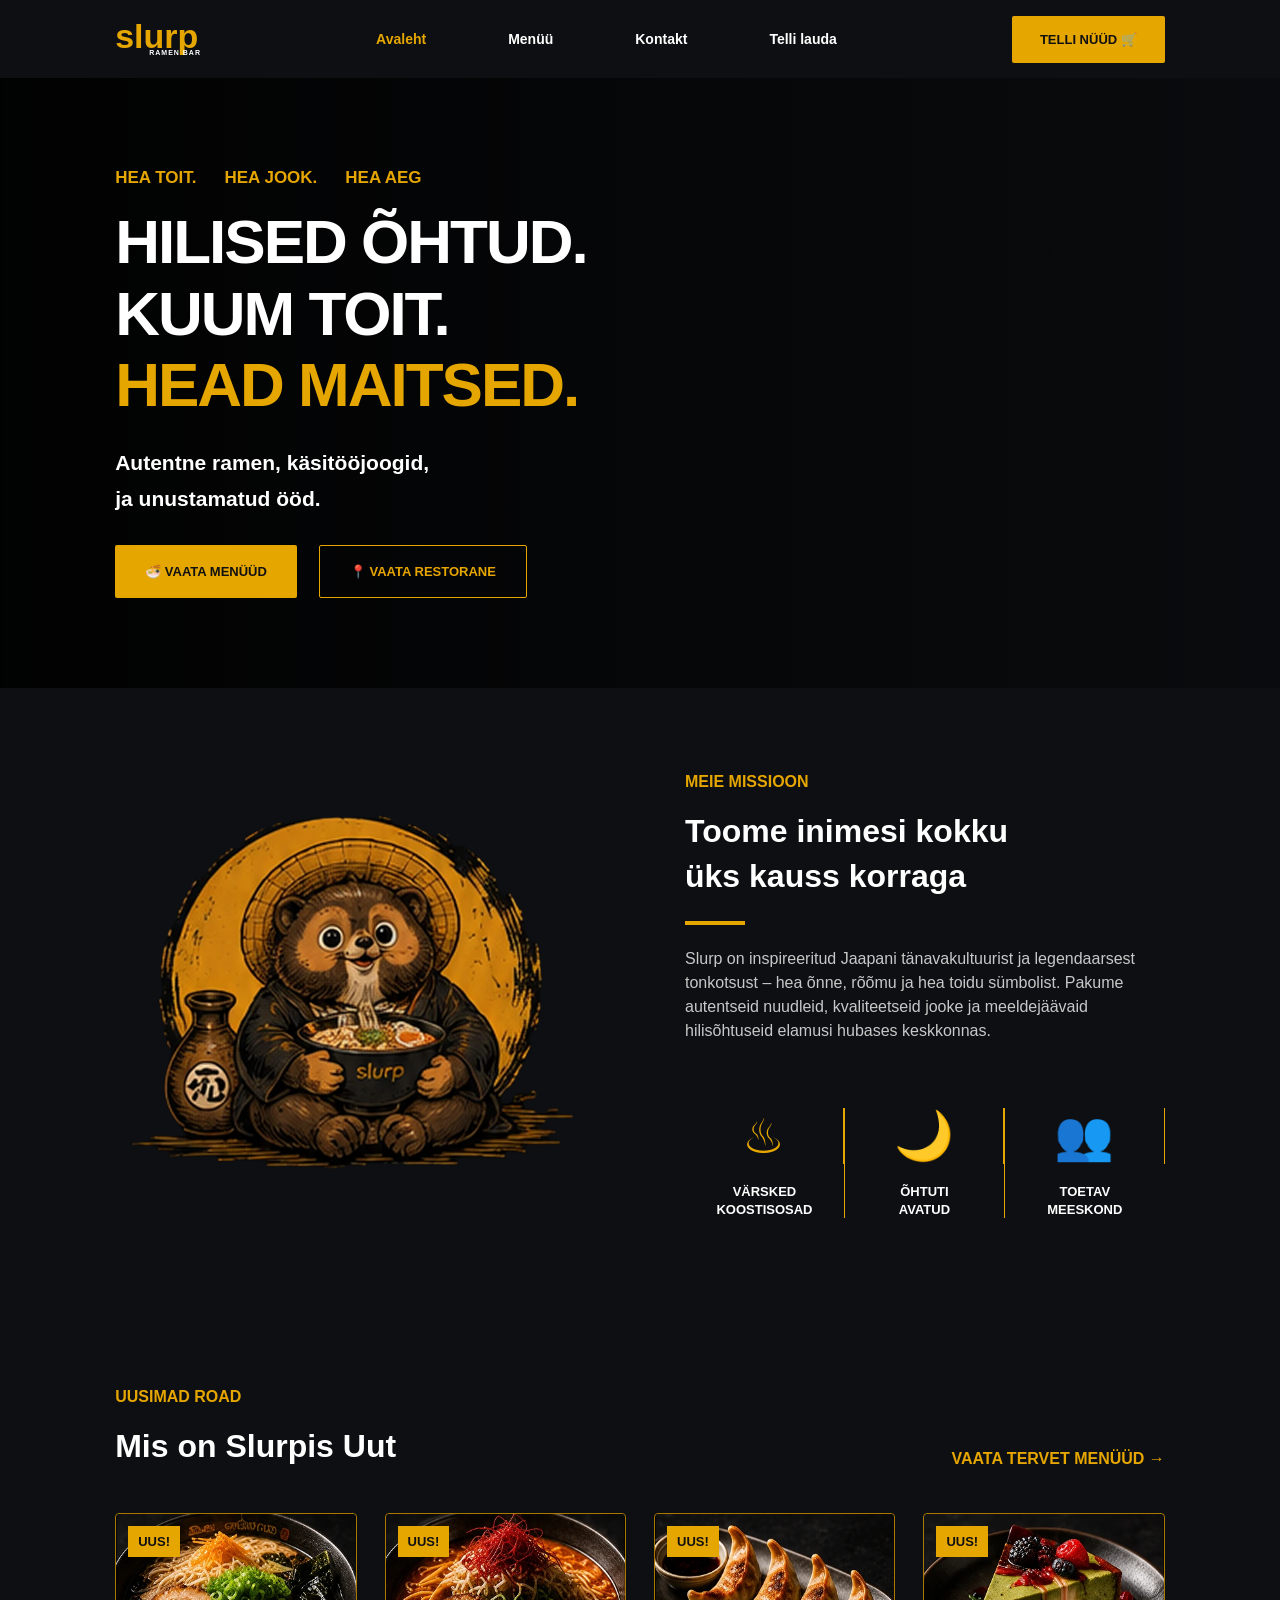
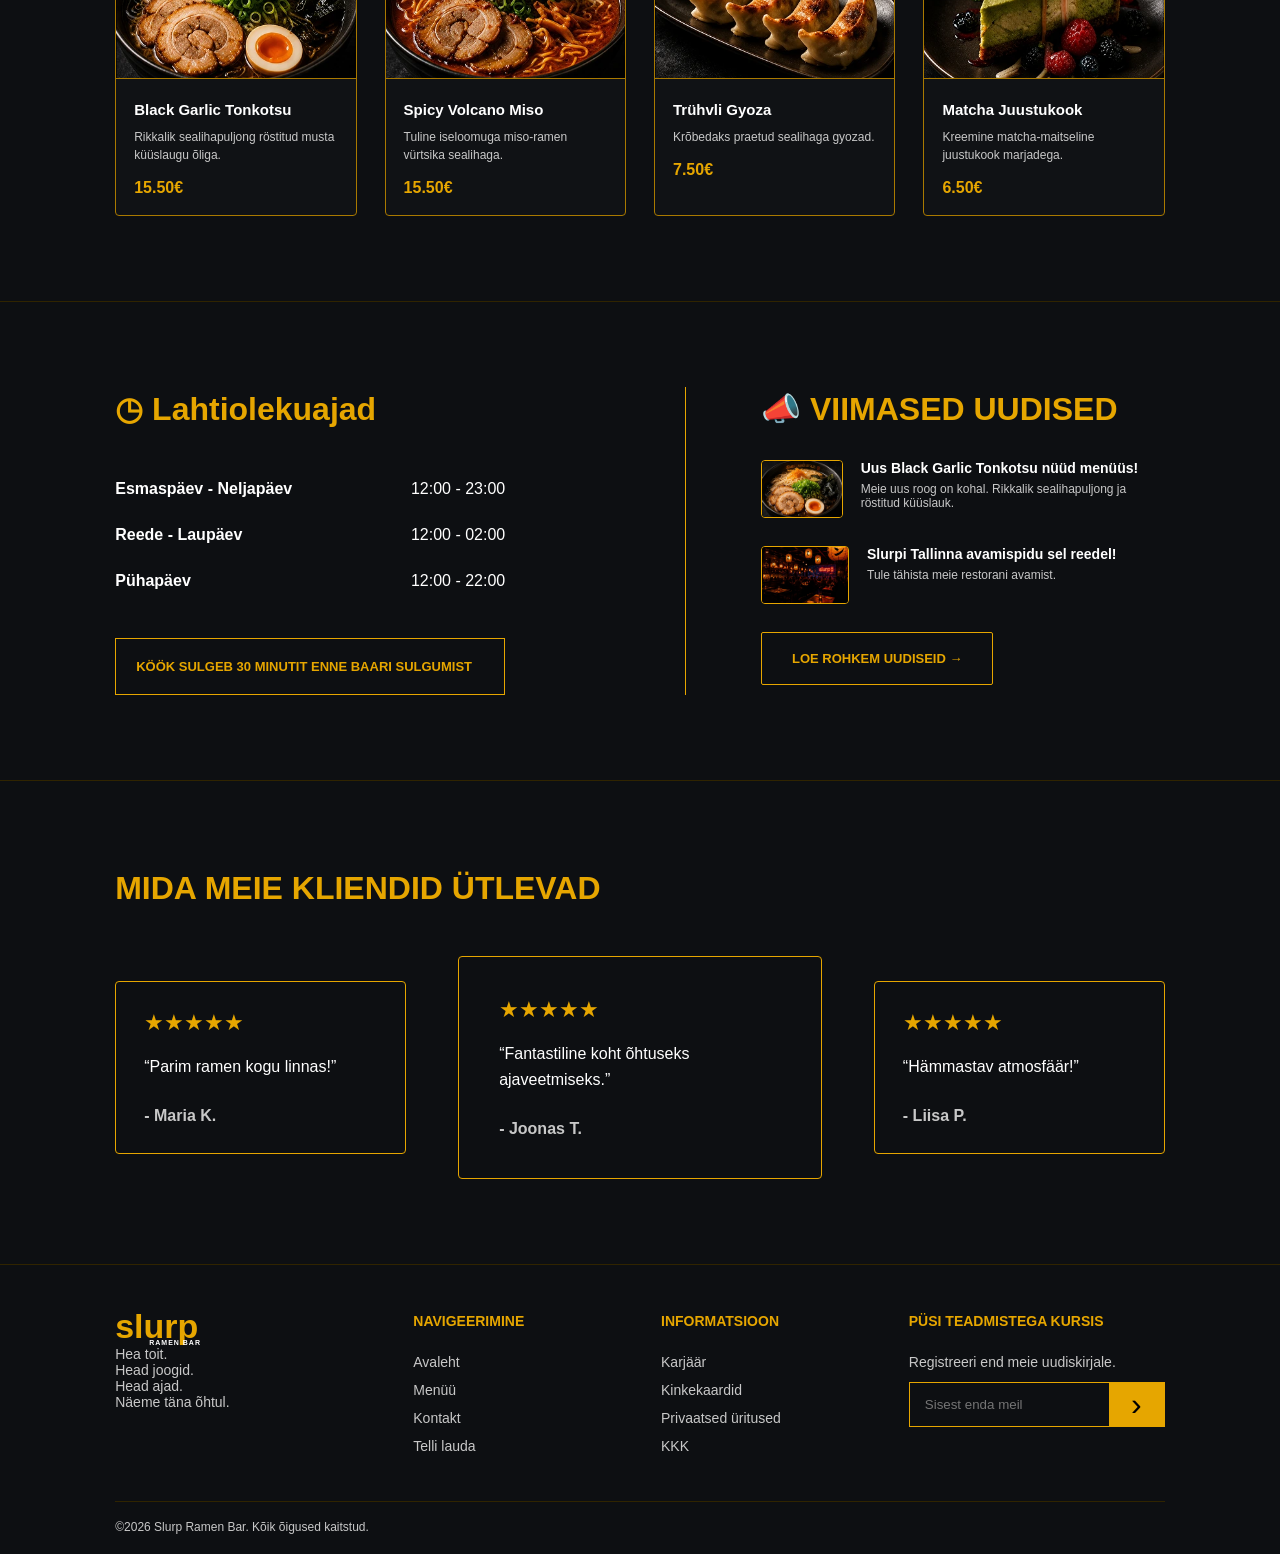
==== Avaleht.html @ 37927564 "Added Avaleht" ====
<!DOCTYPE html>
<html lang="et">
<head>
  <meta charset="UTF-8" />
  <meta name="viewport" content="width=device-width, initial-scale=1.0" />
  <title>Slurp | Avaleht</title>
  <link rel="stylesheet" href="styles.css" />
</head>
<body>

<header class="header">
  <div class="container nav">
    <div class="logo">slurp <span>RAMEN BAR</span></div>

    <nav>
      <a class="active" href="#">Avaleht</a>
      <a href="#">Menüü</a>
      <a href="#">Kontakt</a>
      <a href="#">Telli lauda</a>
    </nav>

    <a class="btn small" href="#">TELLI NÜÜD 🛒</a>
  </div>
</header>

<section class="hero">
  <div class="container hero-content">
    <div>
      <div class="tags">
        <span>HEA TOIT.</span>
        <span>HEA JOOK.</span>
        <span>HEA AEG</span>
      </div>

      <h1>
        HILISED ÕHTUD.<br>
        KUUM TOIT.<br>
        <span>HEAD MAITSED.</span>
      </h1>

      <p>Autentne ramen, käsitööjoogid,<br>ja unustamatud ööd.</p>

      <div class="hero-buttons">
        <a class="btn" href="#">🍜 VAATA MENÜÜD</a>
        <a class="btn outline" href="#">📍 VAATA RESTORANE</a>
      </div>
    </div>
  </div>
</section>

<section class="mission section">
  <div class="container mission-grid">
    <div class="mission-img">
      <img src="images/mascot-bowl.webp" alt="Slurp mascot">
    </div>

    <div>
      <h5>MEIE MISSIOON</h5>
      <h2>Toome inimesi kokku<br>üks kauss korraga</h2>
      <div class="line"></div>

      <p>
        Slurp on inspireeritud Jaapani tänavakultuurist ja legendaarsest
        tonkotsust – hea õnne, rõõmu ja hea toidu sümbolist.
        Pakume autentseid nuudleid, kvaliteetseid jooke ja meeldejäävaid
        hilisõhtuseid elamusi hubases keskkonnas.
      </p>

      <div class="features">
        <div>
          <div class="icon">♨</div>
          <strong>VÄRSKED<br>KOOSTISOSAD</strong>
        </div>
        <div>
          <div class="icon">🌙</div>
          <strong>ÕHTUTI<br>AVATUD</strong>
        </div>
        <div>
          <div class="icon">👥</div>
          <strong>TOETAV<br>MEESKOND</strong>
        </div>
      </div>
    </div>
  </div>
</section>

<section class="new-food section">
  <div class="container">
    <div class="section-head">
      <div>
        <h5>UUSIMAD ROAD</h5>
        <h2>Mis on Slurpis Uut</h2>
      </div>
      <a href="#">VAATA TERVET MENÜÜD →</a>
    </div>

    <div class="cards">
      <article class="card">
        <span>UUS!</span>
        <img src="images/ramen-1.webp" alt="">
        <div>
          <h3>Black Garlic Tonkotsu</h3>
          <p>Rikkalik sealihapuljong röstitud musta küüslaugu õliga.</p>
          <strong>15.50€</strong>
        </div>
      </article>

      <article class="card">
        <span>UUS!</span>
        <img src="images/ramen-2.webp" alt="">
        <div>
          <h3>Spicy Volcano Miso</h3>
          <p>Tuline iseloomuga miso-ramen vürtsika sealihaga.</p>
          <strong>15.50€</strong>
        </div>
      </article>

      <article class="card">
        <span>UUS!</span>
        <img src="images/gyoza.webp" alt="">
        <div>
          <h3>Trühvli Gyoza</h3>
          <p>Krõbedaks praetud sealihaga gyozad.</p>
          <strong>7.50€</strong>
        </div>
      </article>

      <article class="card">
        <span>UUS!</span>
        <img src="images/matcha.webp" alt="">
        <div>
          <h3>Matcha Juustukook</h3>
          <p>Kreemine matcha-maitseline juustukook marjadega.</p>
          <strong>6.50€</strong>
        </div>
      </article>
    </div>
  </div>
</section>

<section class="info section">
  <div class="container info-grid">
    <div>
      <h2>◷ Lahtiolekuajad</h2>

      <div class="hours">
        <p><b>Esmaspäev - Neljapäev</b><span>12:00 - 23:00</span></p>
        <p><b>Reede - Laupäev</b><span>12:00 - 02:00</span></p>
        <p><b>Pühapäev</b><span>12:00 - 22:00</span></p>
      </div>

      <div class="notice">KÖÖK SULGEB 30 MINUTIT ENNE BAARI SULGUMIST</div>
    </div>

    <div class="news">
      <h2>📣 VIIMASED UUDISED</h2>

      <div class="news-item">
        <img src="images/ramen-1.webp" alt="">
        <div>
          <h4>Uus Black Garlic Tonkotsu nüüd menüüs!</h4>
          <p>Meie uus roog on kohal. Rikkalik sealihapuljong ja röstitud küüslauk.</p>
        </div>
      </div>

      <div class="news-item">
        <img src="images/news.webp" alt="">
        <div>
          <h4>Slurpi Tallinna avamispidu sel reedel!</h4>
          <p>Tule tähista meie restorani avamist.</p>
        </div>
      </div>

      <a class="btn outline" href="#">LOE ROHKEM UUDISEID →</a>
    </div>
  </div>
</section>

<section class="reviews section">
  <div class="container">
    <h2>MIDA MEIE KLIENDID ÜTLEVAD</h2>

    <div class="review-grid">
      <div class="review">
        <div>★★★★★</div>
        <p>“Parim ramen kogu linnas!”</p>
        <strong>- Maria K.</strong>
      </div>

      <div class="review large">
        <div>★★★★★</div>
        <p>“Fantastiline koht õhtuseks ajaveetmiseks.”</p>
        <strong>- Joonas T.</strong>
      </div>

      <div class="review">
        <div>★★★★★</div>
        <p>“Hämmastav atmosfäär!”</p>
        <strong>- Liisa P.</strong>
      </div>
    </div>
  </div>
</section>

<footer class="footer">
  <div class="container footer-grid">
    <div>
      <div class="logo">slurp <span>RAMEN BAR</span></div>
      <p>Hea toit.<br>Head joogid.<br>Head ajad.<br>Näeme täna õhtul.</p>
    </div>

    <div>
      <h4>NAVIGEERIMINE</h4>
      <a href="#">Avaleht</a>
      <a href="#">Menüü</a>
      <a href="#">Kontakt</a>
      <a href="#">Telli lauda</a>
    </div>

    <div>
      <h4>INFORMATSIOON</h4>
      <a href="#">Karjäär</a>
      <a href="#">Kinkekaardid</a>
      <a href="#">Privaatsed üritused</a>
      <a href="#">KKK</a>
    </div>

    <div>
      <h4>PÜSI TEADMISTEGA KURSIS</h4>
      <p>Registreeri end meie uudiskirjale.</p>
      <form>
        <input type="email" placeholder="Sisest enda meil">
        <button>›</button>
      </form>
    </div>
  </div>

  <div class="container copyright">
    ©2026 Slurp Ramen Bar. Kõik õigused kaitstud.
  </div>
</footer>

</body>
</html>
---- styles.css ----
:root {
  --bg: #0d0f12;
  --bg2: #111316;
  --yellow: #e6a600;
  --text: #ffffff;
  --muted: #c8c8c8;
  --border: #a97900;
}

* {
  margin: 0;
  padding: 0;
  box-sizing: border-box;
}

body {
  background: var(--bg);
  color: var(--text);
  font-family: Arial, Helvetica, sans-serif;
}

a {
  color: inherit;
  text-decoration: none;
}

.container {
  width: 82%;
  max-width: 1220px;
  margin: auto;
}

.header {
  height: 78px;
  background: #0d0f12;
  display: flex;
  align-items: center;
}

.nav {
  display: flex;
  justify-content: space-between;
  align-items: center;
}

.logo {
  color: var(--yellow);
  font-size: 34px;
  font-weight: 900;
  line-height: 0.8;
}

.logo span {
  display: block;
  color: white;
  font-size: 7px;
  letter-spacing: 1px;
  margin-left: 34px;
}

.nav nav {
  display: flex;
  gap: 82px;
  font-size: 14px;
  font-weight: 700;
}

.nav nav a.active {
  color: var(--yellow);
}

.btn {
  display: inline-flex;
  align-items: center;
  justify-content: center;
  background: var(--yellow);
  color: #111;
  font-weight: 900;
  font-size: 13px;
  padding: 18px 30px;
  border-radius: 2px;
}

.btn.small {
  padding: 16px 28px;
}

.btn.outline {
  background: transparent;
  color: var(--yellow);
  border: 1px solid var(--yellow);
}

.hero {
  min-height: 610px;
  background:
    linear-gradient(90deg, rgba(0,0,0,.9), rgba(0,0,0,.25)),
    url("images/hero-avaleht.jpg") center/cover no-repeat;
  display: flex;
  align-items: center;
}

.hero-content {
  display: flex;
  align-items: center;
}

.tags {
  display: flex;
  gap: 28px;
  color: var(--yellow);
  font-weight: 900;
  font-size: 17px;
  margin-bottom: 18px;
}

.hero h1 {
  font-size: 62px;
  line-height: 1.15;
  font-weight: 900;
  letter-spacing: -2px;
}

.hero h1 span {
  color: var(--yellow);
}

.hero p {
  margin-top: 25px;
  color: white;
  font-size: 21px;
  line-height: 1.7;
  font-weight: 700;
}

.hero-buttons {
  display: flex;
  gap: 22px;
  margin-top: 28px;
}

.section {
  padding: 85px 0;
}

.mission-grid {
  display: grid;
  grid-template-columns: 1fr 1fr;
  gap: 90px;
  align-items: center;
}

.mission-img img {
  width: 100%;
}

h5 {
  color: var(--yellow);
  font-size: 16px;
  margin-bottom: 18px;
  font-weight: 900;
}

h2 {
  font-size: 32px;
  line-height: 1.4;
}

.line {
  width: 60px;
  height: 4px;
  background: var(--yellow);
  margin: 22px 0;
}

.mission p {
  color: var(--muted);
  line-height: 1.5;
  max-width: 470px;
}

.features {
  display: grid;
  grid-template-columns: repeat(3, 1fr);
  margin-top: 65px;
}

.features div {
  text-align: center;
  border-right: 1px solid var(--yellow);
}

.features div:last-child {
  border-right: none;
}

.icon {
  font-size: 48px;
  color: var(--yellow);
  margin-bottom: 18px;
}

.features strong {
  font-size: 13px;
}

.section-head {
  display: flex;
  justify-content: space-between;
  align-items: end;
  margin-bottom: 45px;
}

.section-head a {
  color: var(--yellow);
  font-weight: 900;
}

.cards {
  display: grid;
  grid-template-columns: repeat(4, 1fr);
  gap: 28px;
}

.card {
  position: relative;
  border: 1px solid var(--border);
  border-radius: 4px;
  overflow: hidden;
  background: #101215;
}

.card span {
  position: absolute;
  top: 12px;
  left: 12px;
  background: var(--yellow);
  color: #111;
  padding: 8px 10px;
  font-weight: 900;
  font-size: 13px;
  z-index: 2;
}

.card img {
  width: 100%;
  height: 165px;
  object-fit: cover;
  border-bottom: 1px solid var(--border);
}

.card div {
  padding: 18px;
}

.card h3 {
  font-size: 15px;
  margin-bottom: 10px;
}

.card p {
  color: var(--muted);
  font-size: 12px;
  line-height: 1.5;
  margin-bottom: 15px;
}

.card strong {
  color: var(--yellow);
}

.info {
  border-top: 1px solid #302400;
  border-bottom: 1px solid #302400;
}

.info-grid {
  display: grid;
  grid-template-columns: 1fr 1fr;
  gap: 90px;
}

.info h2 {
  color: var(--yellow);
}

.hours {
  margin: 48px 0;
}

.hours p {
  display: flex;
  justify-content: space-between;
  max-width: 390px;
  margin-bottom: 28px;
}

.notice {
  max-width: 390px;
  border: 1px solid var(--yellow);
  color: var(--yellow);
  padding: 20px;
  font-weight: 900;
  font-size: 13px;
}

.news {
  border-left: 1px solid var(--yellow);
  padding-left: 75px;
}

.news-item {
  display: flex;
  gap: 18px;
  margin: 28px 0;
}

.news-item img {
  width: 88px;
  height: 58px;
  object-fit: cover;
  border: 1px solid var(--yellow);
  border-radius: 4px;
}

.news-item h4 {
  font-size: 14px;
  margin-bottom: 6px;
}

.news-item p {
  color: var(--muted);
  font-size: 12px;
}

.reviews h2 {
  color: var(--yellow);
  margin-bottom: 45px;
}

.review-grid {
  display: grid;
  grid-template-columns: 1fr 1.25fr 1fr;
  gap: 52px;
  align-items: center;
}

.review {
  border: 1px solid var(--yellow);
  border-radius: 4px;
  padding: 28px;
}

.review.large {
  padding: 40px;
}

.review div {
  color: var(--yellow);
  font-size: 22px;
  margin-bottom: 18px;
}

.review p {
  color: white;
  line-height: 1.6;
  margin-bottom: 28px;
}

.review strong {
  color: var(--muted);
}

.footer {
  border-top: 1px solid #302400;
  padding: 48px 0 20px;
}

.footer-grid {
  display: grid;
  grid-template-columns: 1.3fr 1fr 1fr 1.5fr;
  gap: 80px;
}

.footer p,
.footer a {
  display: block;
  color: var(--muted);
  margin-bottom: 12px;
  font-size: 14px;
}

.footer h4 {
  color: var(--yellow);
  margin-bottom: 25px;
  font-size: 14px;
}

.footer form {
  display: flex;
  border: 1px solid var(--yellow);
  max-width: 260px;
  height: 45px;
}

.footer input {
  flex: 1;
  background: transparent;
  border: none;
  padding: 0 15px;
  color: white;
}

.footer button {
  width: 55px;
  border: none;
  background: var(--yellow);
  font-size: 32px;
}

.copyright {
  border-top: 1px solid #302400;
  margin-top: 35px;
  padding-top: 18px;
  color: var(--muted);
  font-size: 12px;
}

@media (max-width: 900px) {
  .container {
    width: 90%;
  }

  .nav nav {
    display: none;
  }

  .hero h1 {
    font-size: 42px;
  }

  .mission-grid,
  .info-grid,
  .footer-grid {
    grid-template-columns: 1fr;
  }

  .cards,
  .review-grid {
    grid-template-columns: 1fr;
  }

  .news {
    border-left: none;
    padding-left: 0;
  }
}
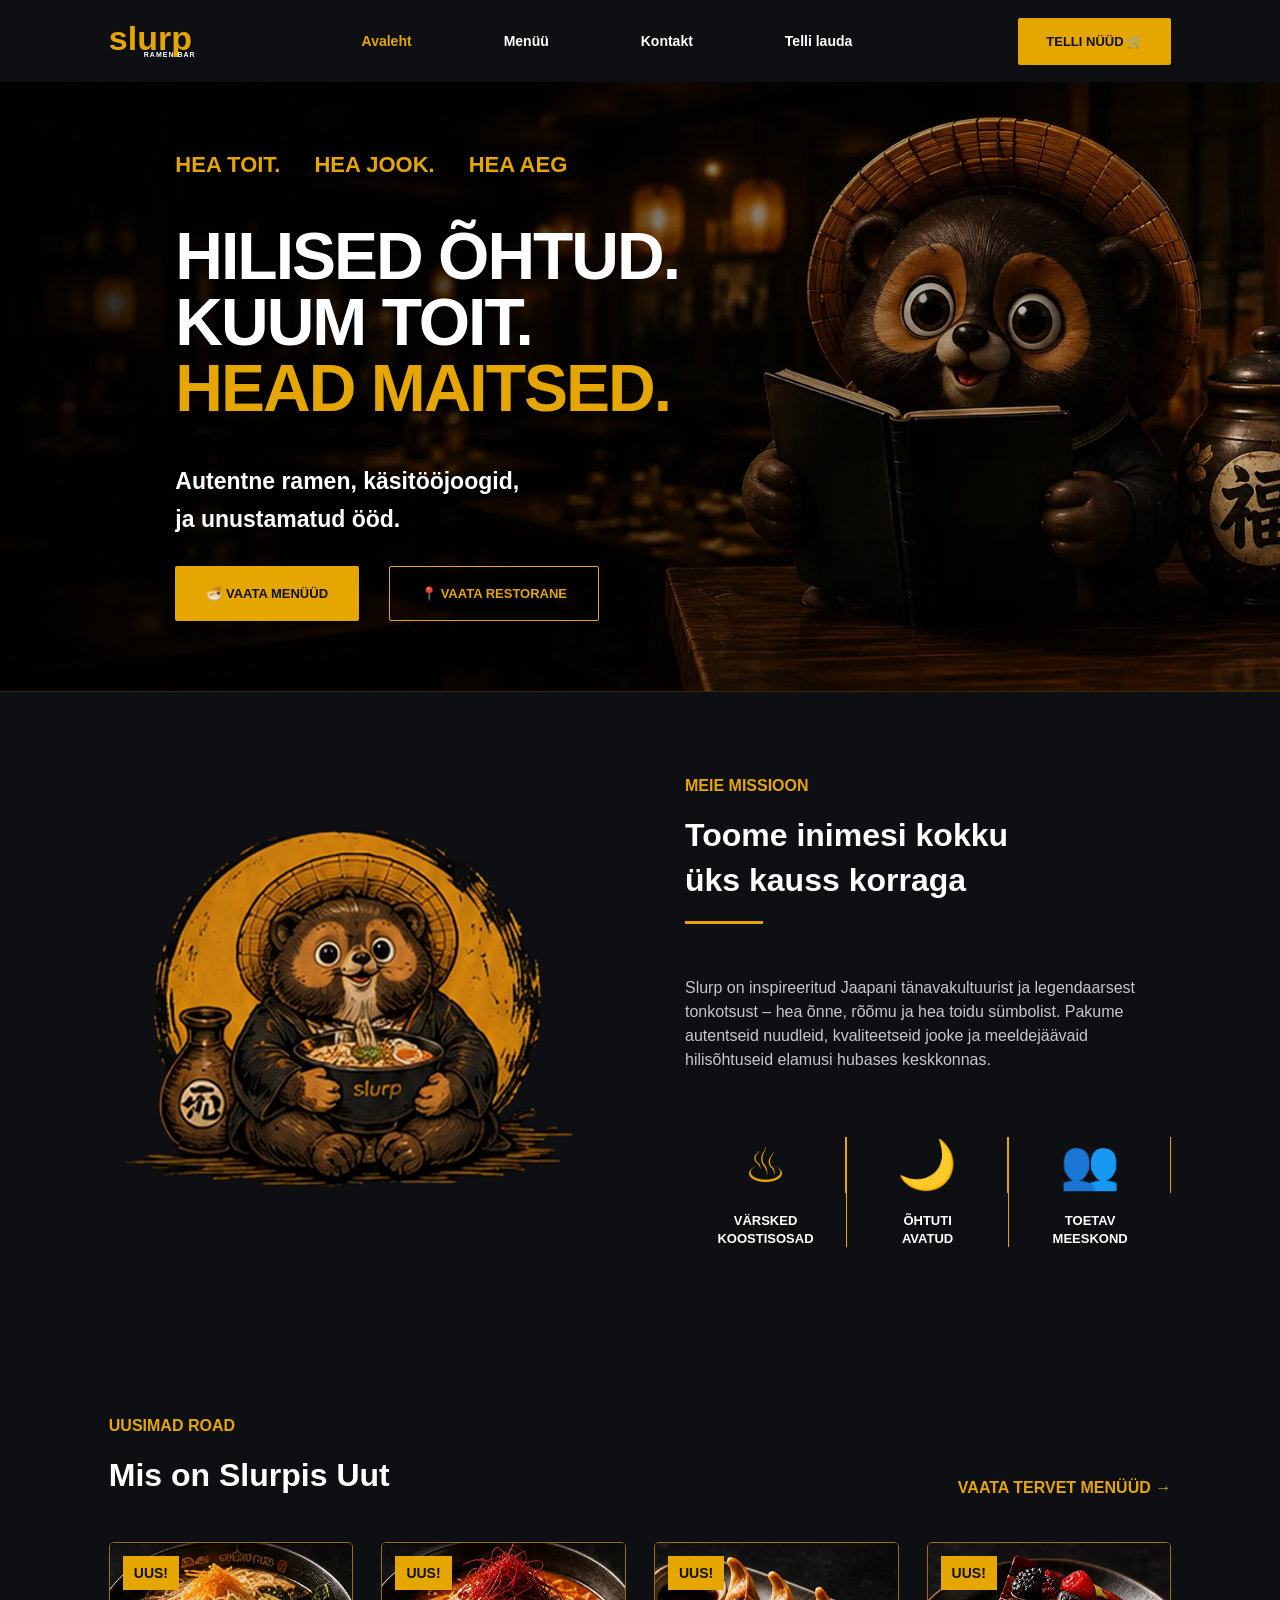
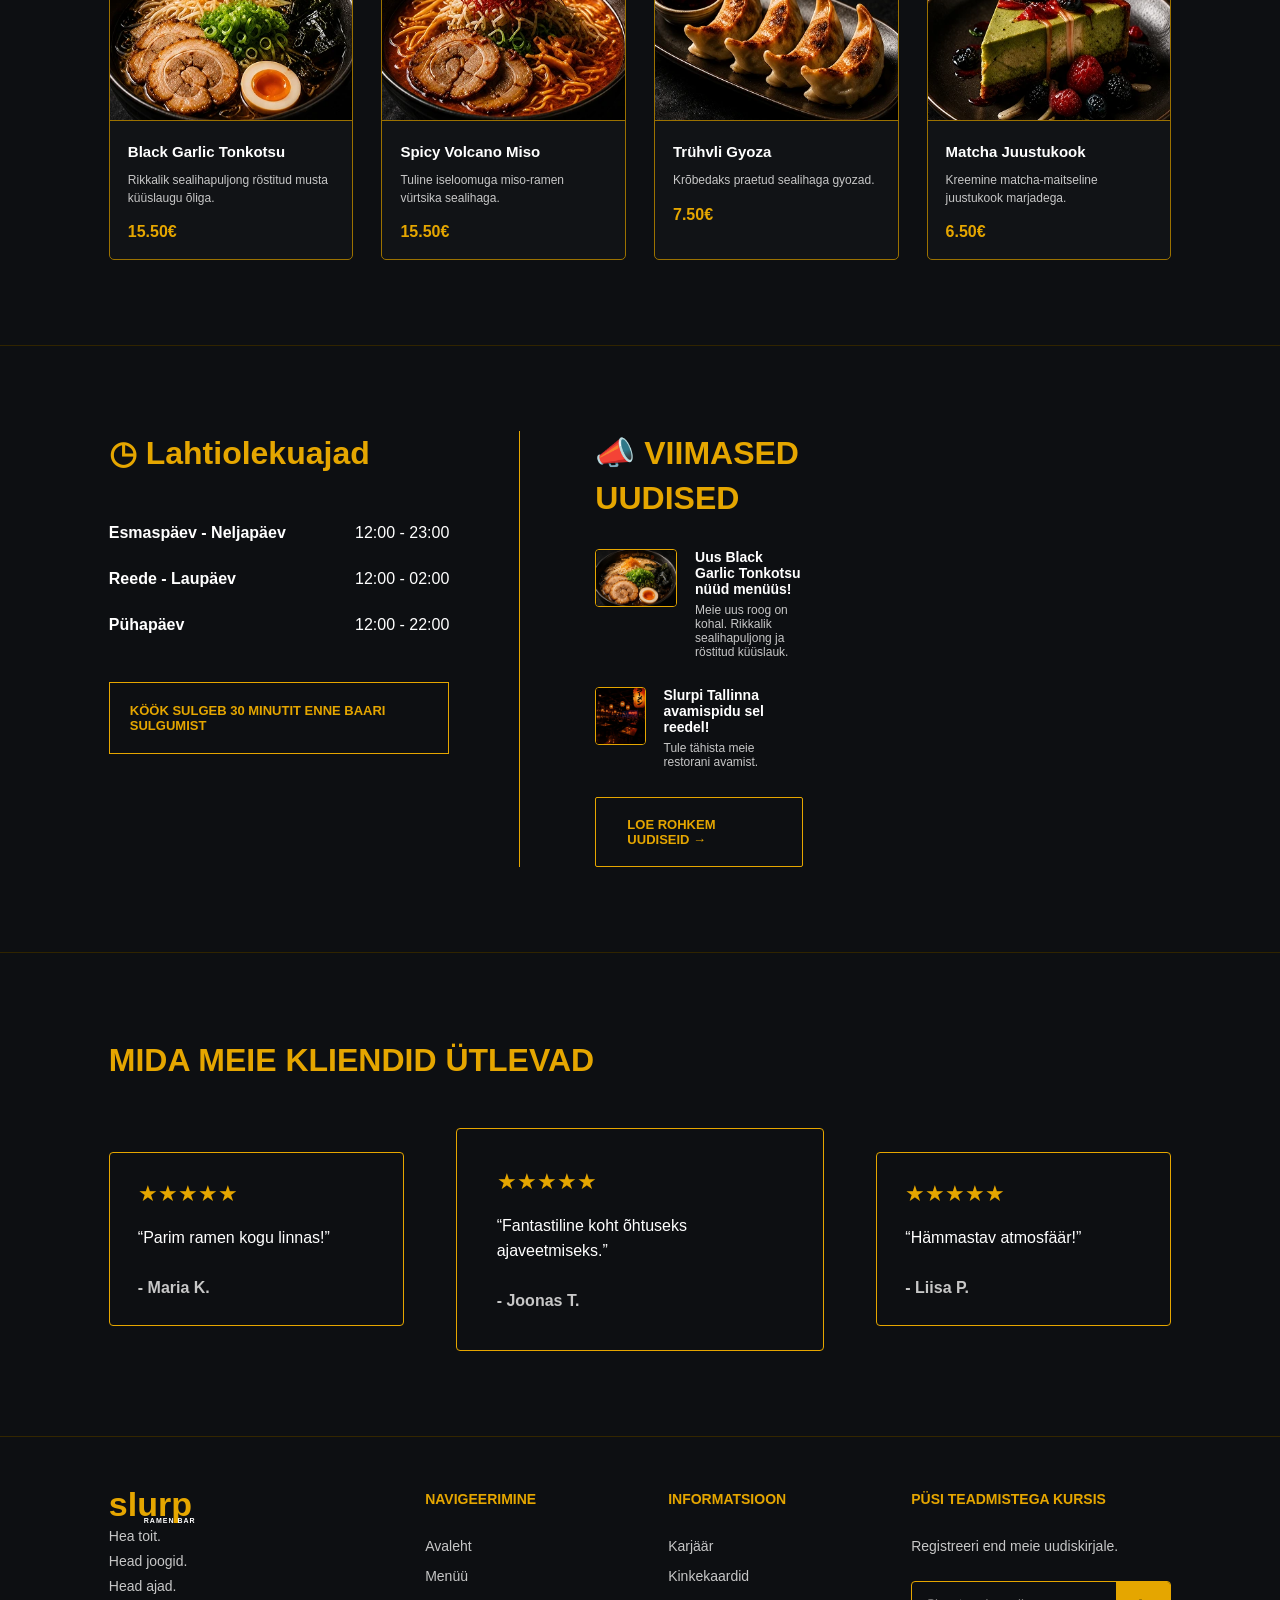
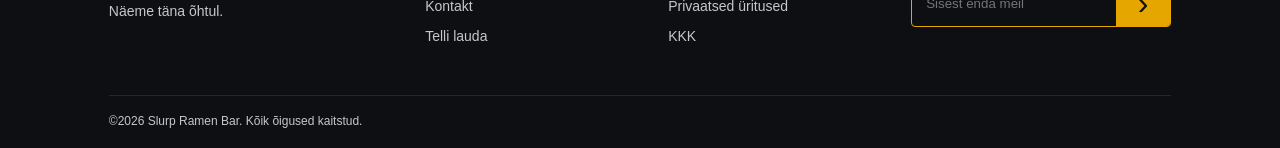
==== commit 493b6599: "Added menu, detail pages and images" ====
--- a/Avaleht.html
+++ b/Avaleht.html
@@ -14,7 +14,7 @@
 
     <nav>
       <a class="active" href="#">Avaleht</a>
-      <a href="#">Menüü</a>
+      <a href="menu.html">Menüü</a>
       <a href="#">Kontakt</a>
       <a href="#">Telli lauda</a>
     </nav>
--- a/styles.css
+++ b/styles.css
@@ -95,7 +95,7 @@
   min-height: 610px;
   background:
     linear-gradient(90deg, rgba(0,0,0,.9), rgba(0,0,0,.25)),
-    url("images/hero-avaleht.jpg") center/cover no-repeat;
+    url("images/hero-avaleht.webp") center/cover no-repeat;
   display: flex;
   align-items: center;
 }
@@ -454,4 +454,861 @@
     border-left: none;
     padding-left: 0;
   }
+}
+
+:root {
+  --bg: #0d0f12;
+  --yellow: #e5a600;
+  --border: #9b7100;
+  --text: #fff;
+  --muted: #c6c6c6;
+}
+
+* {
+  margin: 0;
+  padding: 0;
+  box-sizing: border-box;
+}
+
+body {
+  background: var(--bg);
+  color: var(--text);
+  font-family: Arial, Helvetica, sans-serif;
+}
+
+a {
+  text-decoration: none;
+  color: inherit;
+}
+
+.container {
+  width: 83%;
+  max-width: 1180px;
+  margin: 0 auto;
+}
+
+.header {
+  height: 88px;
+  background: #0d0f12;
+  display: flex;
+  align-items: center;
+}
+
+.nav {
+  display: flex;
+  align-items: center;
+  justify-content: space-between;
+}
+
+.logo {
+  color: var(--yellow);
+  font-size: 34px;
+  font-weight: 900;
+  line-height: .8;
+}
+
+.logo span {
+  display: block;
+  color: white;
+  font-size: 7px;
+  margin-left: 35px;
+  letter-spacing: 1px;
+}
+
+.nav nav {
+  display: flex;
+  gap: 92px;
+  font-size: 14px;
+  font-weight: 700;
+}
+
+.nav .active {
+  color: var(--yellow);
+}
+
+.top-btn {
+  background: var(--yellow);
+  color: #111;
+  padding: 17px 29px;
+  font-size: 13px;
+  font-weight: 900;
+  border-radius: 2px;
+}
+
+.hero {
+  height: 408px;
+  background:
+    linear-gradient(90deg, rgba(0,0,0,.88), rgba(0,0,0,.1)),
+    url("images/menu-hero.webp") center/cover no-repeat;
+  border-bottom: 1px solid #3b2a00;
+}
+
+.hero-inner {
+  height: 100%;
+  display: flex;
+  align-items: center;
+}
+
+.hero h1 {
+  font-size: 66px;
+  font-weight: 900;
+  line-height: 1;
+  letter-spacing: -2px;
+  margin-bottom: 42px;
+}
+
+.hero h1 span {
+  color: var(--yellow);
+}
+
+.hero p {
+  font-size: 23px;
+  font-weight: 800;
+  line-height: 1.65;
+}
+
+.tabs {
+  border-bottom: 1px solid #332600;
+}
+
+.tab-row {
+  height: 88px;
+  display: grid;
+  grid-template-columns: repeat(5, 1fr);
+  align-items: center;
+}
+
+.tab {
+  color: #eee1c8;
+  font-size: 13px;
+  font-weight: 800;
+}
+
+.tab span {
+  margin-left: 12px;
+}
+
+.tab.active {
+  color: var(--yellow);
+  position: relative;
+}
+
+.tab.active::after {
+  content: "";
+  position: absolute;
+  left: 0;
+  bottom: -30px;
+  width: 135px;
+  height: 3px;
+  background: var(--yellow);
+}
+
+.menu-page {
+  padding-top: 72px;
+}
+
+.section-title {
+  display: grid;
+  grid-template-columns: auto 1fr auto;
+  align-items: center;
+  gap: 24px;
+  margin-bottom: 70px;
+}
+
+.section-title h2 {
+  font-size: 34px;
+}
+
+.section-title div {
+  height: 1px;
+  background: #3b2a00;
+}
+
+.section-title p {
+  color: var(--muted);
+  font-size: 12px;
+  font-weight: 700;
+  line-height: 2;
+}
+
+.ramen-grid {
+  display: grid;
+  grid-template-columns: repeat(3, 280px);
+  gap: 78px;
+  justify-content: center;
+}
+
+.big-card {
+  position: relative;
+  border: 1px solid var(--border);
+  border-radius: 5px;
+  overflow: hidden;
+  background: #111316;
+}
+
+.big-card span {
+  position: absolute;
+  top: 14px;
+  left: 14px;
+  background: var(--yellow);
+  color: #111;
+  padding: 9px 11px;
+  font-size: 14px;
+  font-weight: 900;
+  z-index: 2;
+}
+
+.big-card img {
+  width: 100%;
+  height: 190px;
+  object-fit: cover;
+  border-bottom: 1px solid var(--border);
+}
+
+.big-card div {
+  padding: 20px;
+}
+
+.big-card h3 {
+  font-size: 16px;
+  margin-bottom: 12px;
+}
+
+.big-card p {
+  color: var(--muted);
+  font-size: 12px;
+  line-height: 1.45;
+  margin-bottom: 16px;
+}
+
+.big-card strong,
+.mini-item strong {
+  color: var(--yellow);
+  font-weight: 900;
+}
+
+.menu-columns {
+  display: grid;
+  grid-template-columns: repeat(3, 1fr);
+  gap: 72px;
+  margin-top: 72px;
+}
+
+.mini-head {
+  display: flex;
+  align-items: center;
+  justify-content: space-between;
+  margin-bottom: 56px;
+  position: relative;
+}
+
+.mini-head h2 {
+  font-size: 34px;
+}
+
+.mini-head::after {
+  content: "";
+  position: absolute;
+  left: 165px;
+  right: 55px;
+  top: 50%;
+  height: 1px;
+  background: #3b2a00;
+}
+
+.mini-head span {
+  color: var(--yellow);
+  font-size: 26px;
+  letter-spacing: 7px;
+}
+
+.mini-item {
+  display: grid;
+  grid-template-columns: 86px 1fr;
+  gap: 18px;
+  margin-bottom: 28px;
+}
+
+.mini-item img {
+  width: 86px;
+  height: 72px;
+  border: 1px solid var(--border);
+  border-radius: 4px;
+  object-fit: cover;
+}
+
+.mini-item h3 {
+  font-size: 15px;
+  margin-bottom: 7px;
+}
+
+.mini-item p {
+  color: var(--muted);
+  font-size: 12px;
+  line-height: 1.4;
+  margin-bottom: 6px;
+}
+
+.dessert {
+  grid-template-columns: 150px 1fr;
+  margin-bottom: 48px;
+}
+
+.dessert img {
+  width: 150px;
+  height: 95px;
+}
+
+.cta-box {
+  margin-top: 50px;
+  margin-bottom: 80px;
+  border: 1px solid var(--border);
+  border-radius: 5px;
+  min-height: 125px;
+  display: grid;
+  grid-template-columns: 115px 1fr auto;
+  align-items: center;
+  padding: 25px 40px;
+}
+
+.cta-box img {
+  width: 80px;
+}
+
+.cta-box h2 {
+  font-size: 33px;
+}
+
+.cta-box p {
+  color: var(--muted);
+  margin-top: 8px;
+}
+
+.cta-box a {
+  background: var(--yellow);
+  color: #111;
+  padding: 18px 38px;
+  font-size: 13px;
+  font-weight: 900;
+  border-radius: 3px;
+}
+
+.footer {
+  border-top: 1px solid #332600;
+  padding: 54px 0 20px;
+}
+
+.footer-grid {
+  display: grid;
+  grid-template-columns: 1.45fr 1fr 1fr 1.45fr;
+  gap: 80px;
+}
+
+.footer p,
+.footer a {
+  display: block;
+  color: var(--muted);
+  font-size: 14px;
+  line-height: 1.8;
+  margin-bottom: 5px;
+}
+
+.footer h4 {
+  color: var(--yellow);
+  font-size: 14px;
+  margin-bottom: 27px;
+}
+
+.socials {
+  color: var(--muted);
+  font-size: 22px;
+  margin-top: 28px;
+}
+
+.footer form {
+  margin-top: 22px;
+  display: flex;
+  width: 260px;
+  height: 46px;
+  border: 1px solid var(--yellow);
+  border-radius: 4px;
+  overflow: hidden;
+}
+
+.footer input {
+  flex: 1;
+  background: transparent;
+  border: none;
+  color: white;
+  padding: 0 14px;
+}
+
+.footer button {
+  width: 54px;
+  border: none;
+  background: var(--yellow);
+  color: #111;
+  font-size: 32px;
+}
+
+.copyright {
+  border-top: 1px solid #332600;
+  padding-top: 18px;
+  margin-top: 40px;
+  font-size: 12px;
+  color: var(--muted);
+}
+
+@media (max-width: 900px) {
+  .container {
+    width: 90%;
+  }
+
+  .nav nav {
+    display: none;
+  }
+
+  .hero h1 {
+    font-size: 44px;
+  }
+
+  .tab-row,
+  .section-title,
+  .ramen-grid,
+  .menu-columns,
+  .cta-box,
+  .footer-grid {
+    grid-template-columns: 1fr;
+  }
+
+  .ramen-grid {
+    gap: 30px;
+  }
+
+  .big-card {
+    width: 100%;
+  }
+
+  .mini-head::after {
+    display: none;
+  }
+
+  .cta-box {
+    gap: 25px;
+  }
+}
+
+:root {
+  --bg: #0d0f12;
+  --yellow: #e5a600;
+  --border: #9b7100;
+  --text: #ffffff;
+  --muted: #c7c7c7;
+}
+
+* {
+  margin: 0;
+  padding: 0;
+  box-sizing: border-box;
+}
+
+body {
+  background: var(--bg);
+  color: var(--text);
+  font-family: Arial, Helvetica, sans-serif;
+}
+
+a {
+  color: inherit;
+  text-decoration: none;
+}
+
+.container {
+  width: 83%;
+  max-width: 1180px;
+  margin: 0 auto;
+}
+
+.header {
+  height: 82px;
+  background: #0d0f12;
+  display: flex;
+  align-items: center;
+}
+
+.nav {
+  display: flex;
+  align-items: center;
+  justify-content: space-between;
+}
+
+.logo {
+  color: var(--yellow);
+  font-size: 34px;
+  font-weight: 900;
+  line-height: .8;
+}
+
+.logo span {
+  display: block;
+  color: white;
+  font-size: 7px;
+  margin-left: 35px;
+  letter-spacing: 1px;
+}
+
+.nav nav {
+  display: flex;
+  gap: 92px;
+  font-size: 14px;
+  font-weight: 700;
+}
+
+.nav .active {
+  color: var(--yellow);
+}
+
+.top-btn {
+  background: var(--yellow);
+  color: #111;
+  padding: 17px 29px;
+  font-size: 13px;
+  font-weight: 900;
+  border-radius: 2px;
+}
+
+.hero-detail {
+  height: 642px;
+  background:
+    linear-gradient(90deg, rgba(0,0,0,.92) 0%, rgba(0,0,0,.62) 32%, rgba(0,0,0,.08) 70%),
+    url("images/detail-hero.webp") center/cover no-repeat;
+  border-bottom: 1px solid #332600;
+}
+
+.hero-content {
+  height: 100%;
+  display: flex;
+  flex-direction: column;
+  justify-content: center;
+  margin-left: -104px;
+}
+
+.badge {
+  background: var(--yellow);
+  color: #111;
+  width: fit-content;
+  padding: 10px 12px;
+  border-radius: 2px;
+  font-weight: 900;
+  font-size: 15px;
+  margin-bottom: 20px;
+}
+
+.hero-detail h1 {
+  font-size: 67px;
+  line-height: 1.18;
+  font-weight: 900;
+  letter-spacing: -2px;
+  margin-bottom: 28px;
+}
+
+.hero-detail p {
+  font-size: 23px;
+  line-height: 1.45;
+  font-weight: 500;
+  max-width: 560px;
+  margin-bottom: 22px;
+}
+
+.price {
+  color: var(--yellow);
+  font-size: 29px;
+  margin-bottom: 28px;
+}
+
+.tags {
+  display: flex;
+  gap: 34px;
+  font-size: 22px;
+  margin-bottom: 45px;
+}
+
+.hero-buttons {
+  display: flex;
+  gap: 30px;
+}
+
+.btn {
+  display: inline-flex;
+  align-items: center;
+  justify-content: center;
+  background: var(--yellow);
+  color: #111;
+  padding: 19px 31px;
+  font-size: 13px;
+  font-weight: 900;
+  border-radius: 2px;
+}
+
+.btn.outline {
+  background: transparent;
+  color: var(--yellow);
+  border: 1px solid var(--yellow);
+}
+
+.info-section {
+  padding: 78px 0 135px;
+}
+
+.info-grid {
+  display: grid;
+  grid-template-columns: 1.2fr 1fr 1.05fr;
+  gap: 70px;
+}
+
+.info-block {
+  min-height: 360px;
+  border-right: 1px solid var(--border);
+  padding-right: 65px;
+}
+
+.info-block h2,
+.custom-card h2 {
+  font-size: 29px;
+  line-height: 1.2;
+}
+
+.line {
+  width: 78px;
+  height: 3px;
+  background: var(--yellow);
+  margin: 18px 0 52px;
+}
+
+.info-block p {
+  color: var(--muted);
+  font-size: 16px;
+  line-height: 1.45;
+  margin-bottom: 45px;
+}
+
+.ingredients ul {
+  list-style: none;
+  color: var(--muted);
+  font-size: 16px;
+  line-height: 1.35;
+}
+
+.custom-card {
+  position: relative;
+  border: 1px solid var(--border);
+  border-radius: 5px;
+  padding: 26px 32px 42px;
+  min-height: 315px;
+}
+
+.custom-card h2 {
+  color: var(--yellow);
+  margin-bottom: 35px;
+}
+
+.custom-row {
+  display: grid;
+  grid-template-columns: 1fr auto 24px;
+  align-items: center;
+  gap: 15px;
+  color: var(--muted);
+  border-bottom: 1px solid #5a4200;
+  padding: 0 0 18px;
+  margin-bottom: 22px;
+  font-size: 16px;
+}
+
+.custom-row b {
+  font-weight: 400;
+  font-size: 13px;
+}
+
+.custom-row button {
+  width: 21px;
+  height: 21px;
+  border-radius: 50%;
+  border: 2px solid var(--yellow);
+  background: transparent;
+  color: var(--yellow);
+  font-weight: 900;
+  line-height: 15px;
+}
+
+.custom-card img {
+  position: absolute;
+  right: -5px;
+  bottom: -146px;
+  width: 160px;
+}
+
+.related {
+  border-top: 1px solid #332600;
+  border-bottom: 1px solid #332600;
+  padding: 45px 0 78px;
+}
+
+.related-grid {
+  display: grid;
+  grid-template-columns: repeat(4, 1fr);
+  gap: 32px;
+}
+
+.card {
+  position: relative;
+  border: 1px solid var(--border);
+  border-radius: 5px;
+  overflow: hidden;
+  background: #111316;
+}
+
+.card > span {
+  position: absolute;
+  top: 13px;
+  left: 13px;
+  background: var(--yellow);
+  color: #111;
+  padding: 9px 11px;
+  font-size: 14px;
+  font-weight: 900;
+  z-index: 2;
+}
+
+.card img {
+  width: 100%;
+  height: 178px;
+  object-fit: cover;
+  border-bottom: 1px solid var(--border);
+}
+
+.card div {
+  padding: 18px;
+}
+
+.card h3 {
+  font-size: 15px;
+  margin-bottom: 12px;
+}
+
+.card p {
+  color: var(--muted);
+  font-size: 12px;
+  line-height: 1.45;
+  margin-bottom: 16px;
+}
+
+.card strong {
+  color: var(--yellow);
+}
+
+.footer {
+  padding: 54px 0 20px;
+}
+
+.footer-grid {
+  display: grid;
+  grid-template-columns: 1.45fr 1fr 1fr 1.45fr;
+  gap: 80px;
+}
+
+.footer p,
+.footer a {
+  display: block;
+  color: var(--muted);
+  font-size: 14px;
+  line-height: 1.8;
+  margin-bottom: 5px;
+}
+
+.footer h4 {
+  color: var(--yellow);
+  font-size: 14px;
+  margin-bottom: 27px;
+}
+
+.footer form {
+  margin-top: 22px;
+  display: flex;
+  width: 260px;
+  height: 46px;
+  border: 1px solid var(--yellow);
+  border-radius: 4px;
+  overflow: hidden;
+}
+
+.footer input {
+  flex: 1;
+  background: transparent;
+  border: none;
+  color: white;
+  padding: 0 14px;
+}
+
+.footer button {
+  width: 54px;
+  border: none;
+  background: var(--yellow);
+  color: #111;
+  font-size: 32px;
+}
+
+.copyright {
+  border-top: 1px solid #332600;
+  padding-top: 18px;
+  margin-top: 40px;
+  font-size: 12px;
+  color: var(--muted);
+}
+
+@media (max-width: 900px) {
+  .container {
+    width: 90%;
+  }
+
+  .nav nav {
+    display: none;
+  }
+
+  .hero-detail {
+    height: auto;
+    padding: 80px 0;
+  }
+
+  .hero-detail h1 {
+    font-size: 43px;
+  }
+
+  .hero-detail p,
+  .tags {
+    font-size: 17px;
+  }
+
+  .tags,
+  .hero-buttons {
+    flex-direction: column;
+    gap: 16px;
+  }
+
+  .info-grid,
+  .related-grid,
+  .footer-grid {
+    grid-template-columns: 1fr;
+  }
+
+  .info-block {
+    border-right: none;
+    padding-right: 0;
+    min-height: auto;
+  }
+
+  .custom-card img {
+    position: static;
+    width: 180px;
+    margin-top: 20px;
+  }
 }
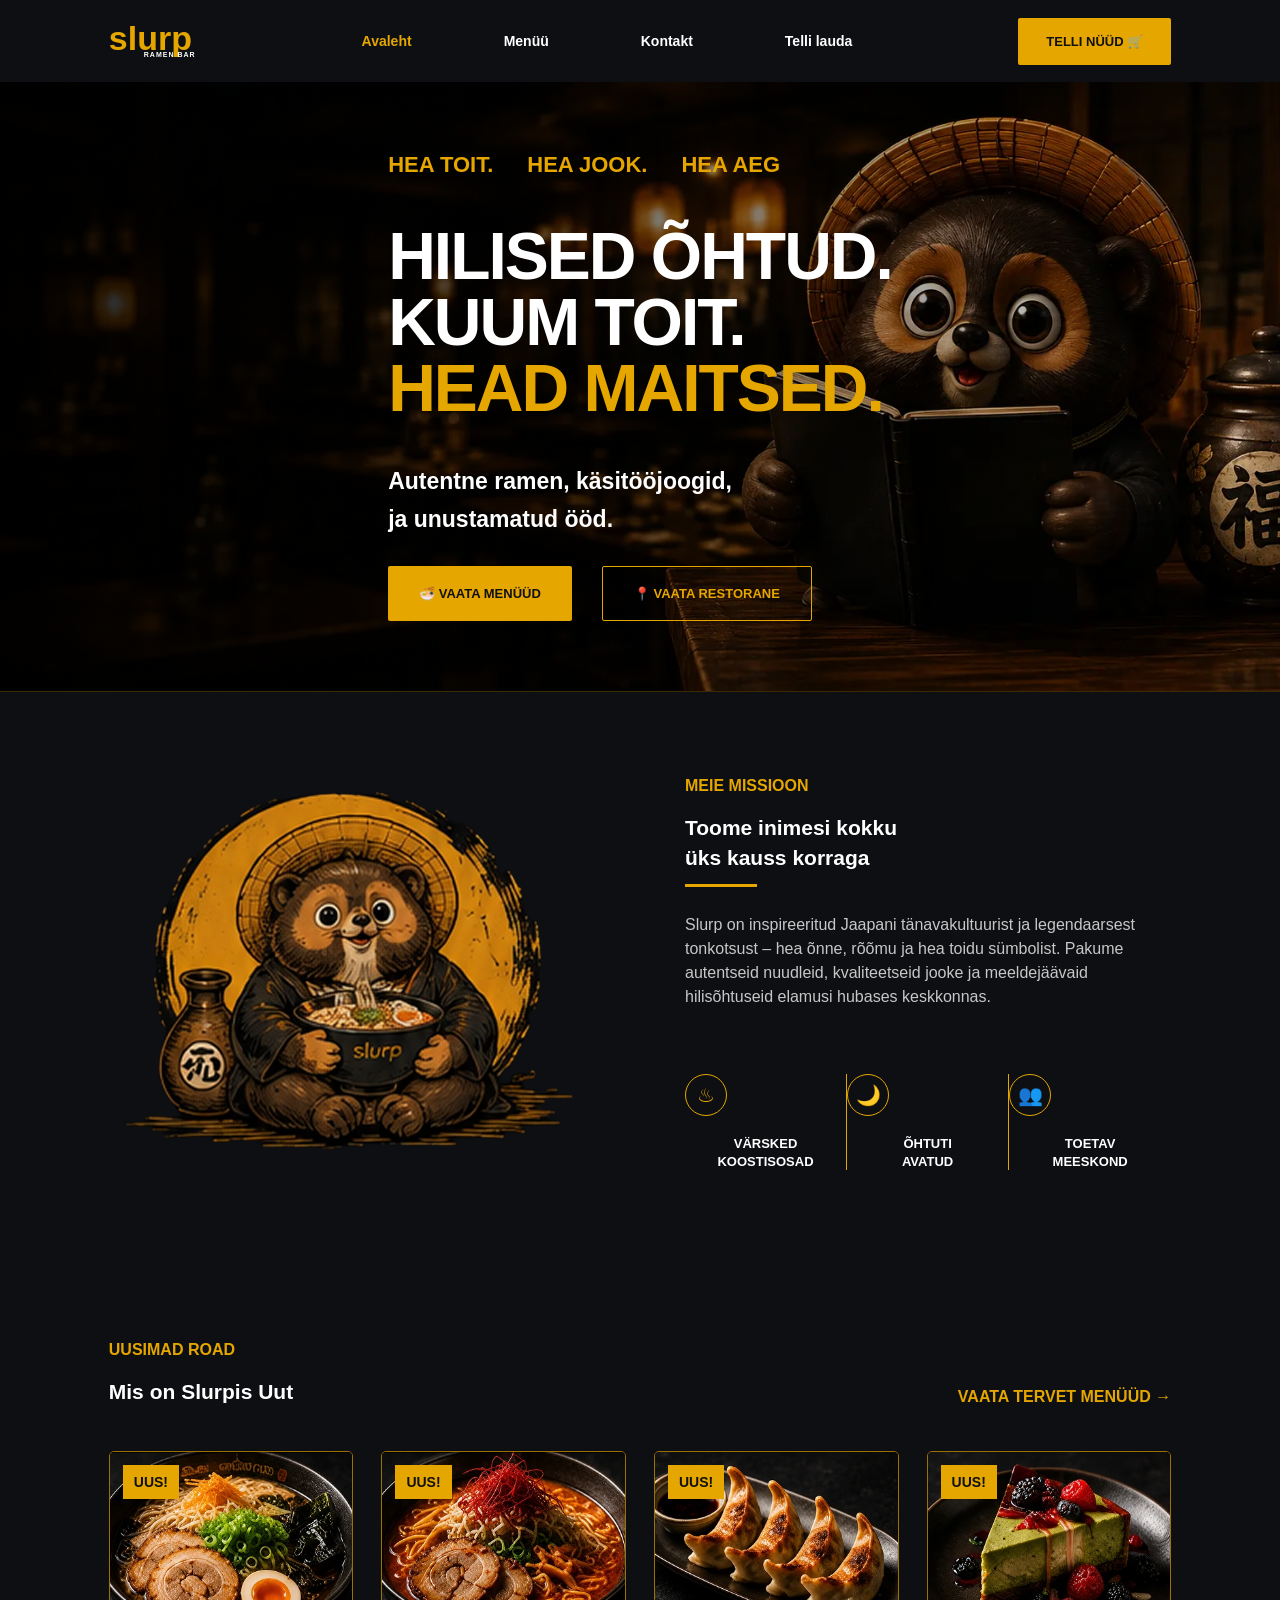
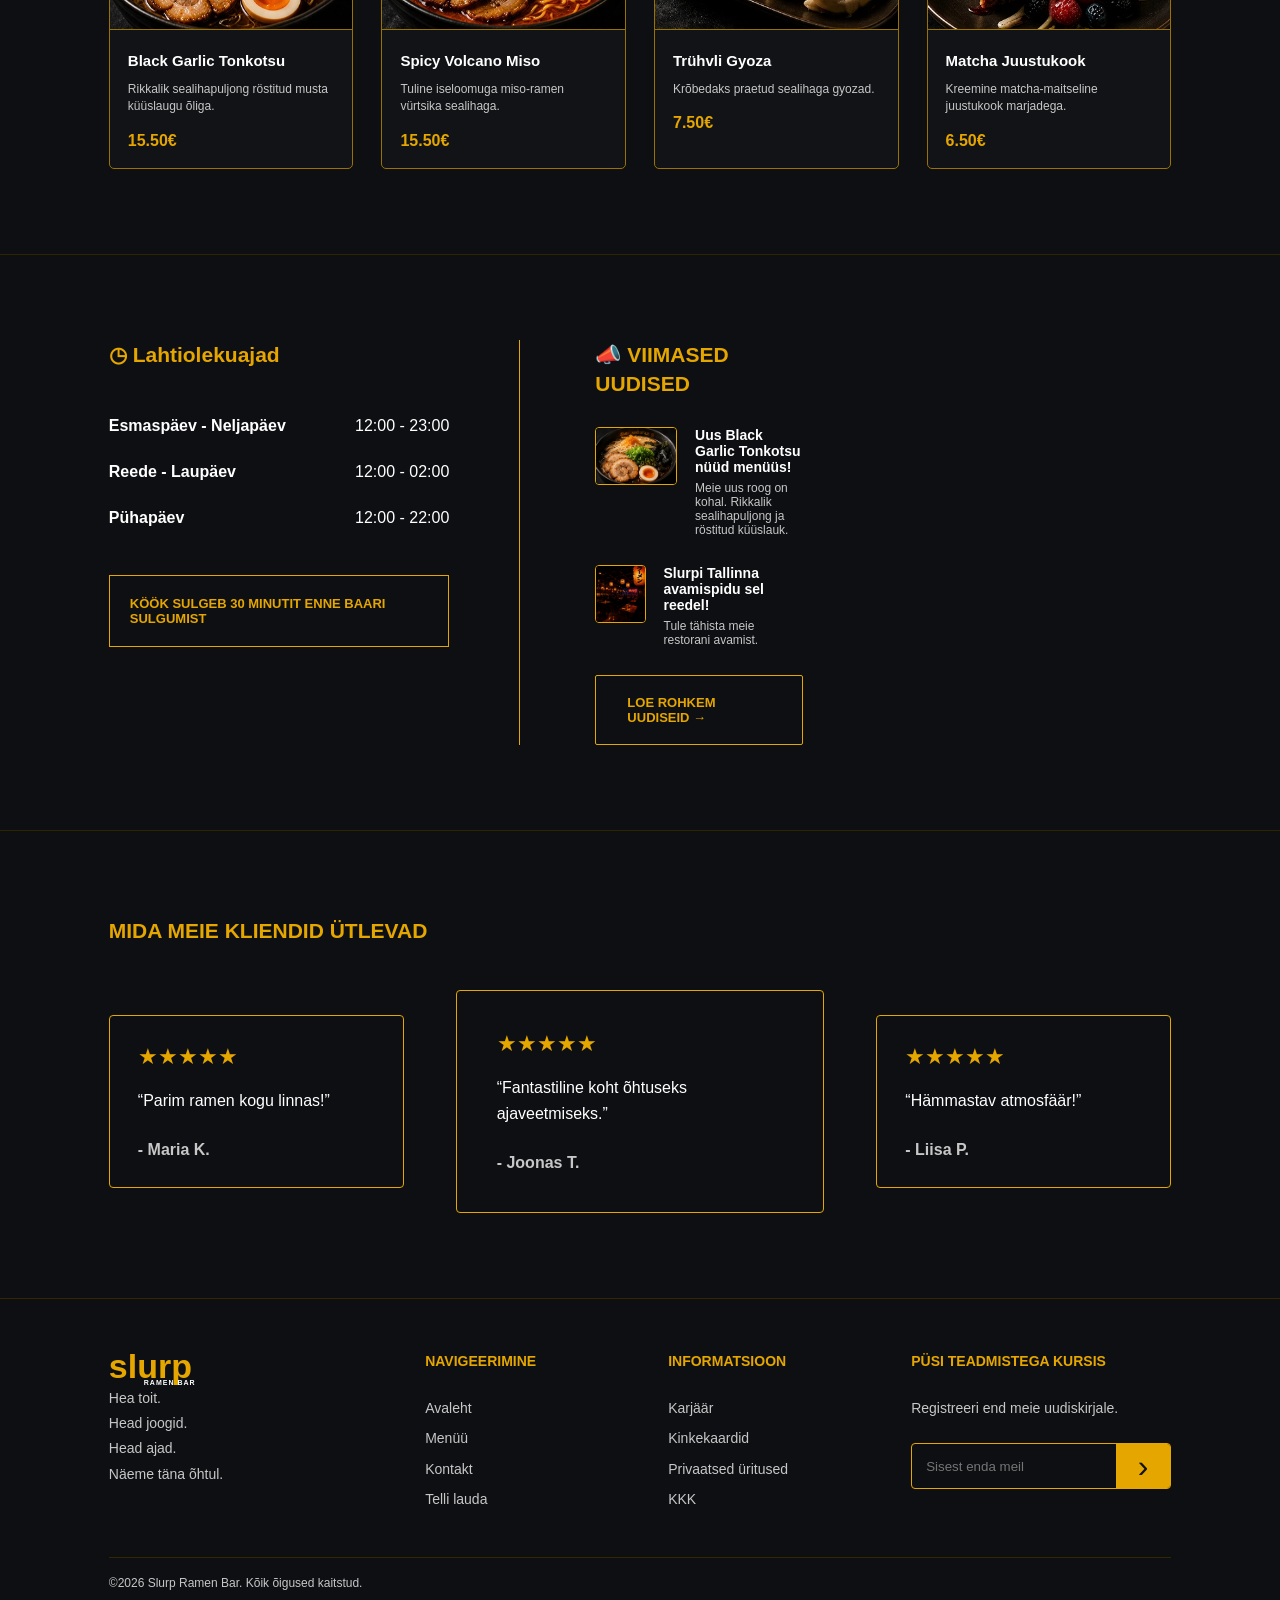
==== commit 951a3cbc: "Added kontakt and images" ====
--- a/Avaleht.html
+++ b/Avaleht.html
@@ -15,7 +15,7 @@
     <nav>
       <a class="active" href="#">Avaleht</a>
       <a href="menu.html">Menüü</a>
-      <a href="#">Kontakt</a>
+      <a href="kontakt.html">Kontakt</a>
       <a href="#">Telli lauda</a>
     </nav>
 
@@ -212,8 +212,8 @@
     <div>
       <h4>NAVIGEERIMINE</h4>
       <a href="#">Avaleht</a>
-      <a href="#">Menüü</a>
-      <a href="#">Kontakt</a>
+      <a href="menu.html">Menüü</a>
+      <a href="kontakt.html">Kontakt</a>
       <a href="#">Telli lauda</a>
     </div>
 
--- a/styles.css
+++ b/styles.css
@@ -1311,4 +1311,371 @@
     width: 180px;
     margin-top: 20px;
   }
+}
+
+:root {
+  --bg: #0d0f12;
+  --yellow: #e5a600;
+  --border: #9b7100;
+  --muted: #c7c7c7;
+}
+
+* {
+  margin: 0;
+  padding: 0;
+  box-sizing: border-box;
+}
+
+body {
+  background: var(--bg);
+  color: white;
+  font-family: Arial, Helvetica, sans-serif;
+}
+
+a {
+  color: inherit;
+  text-decoration: none;
+}
+
+.container {
+  width: 83%;
+  max-width: 1180px;
+  margin: auto;
+}
+
+.header {
+  height: 82px;
+  background: #0d0f12;
+  display: flex;
+  align-items: center;
+}
+
+.nav {
+  display: flex;
+  justify-content: space-between;
+  align-items: center;
+}
+
+.logo {
+  color: var(--yellow);
+  font-size: 34px;
+  font-weight: 900;
+  line-height: .8;
+}
+
+.logo span {
+  display: block;
+  color: white;
+  font-size: 7px;
+  margin-left: 35px;
+  letter-spacing: 1px;
+}
+
+.nav nav {
+  display: flex;
+  gap: 92px;
+  font-size: 14px;
+  font-weight: 700;
+}
+
+.nav .active {
+  color: var(--yellow);
+}
+
+.top-btn {
+  background: var(--yellow);
+  color: #111;
+  padding: 17px 29px;
+  font-size: 13px;
+  font-weight: 900;
+  border-radius: 2px;
+}
+
+.hero-contact {
+  height: 640px;
+  background:
+    linear-gradient(90deg, rgba(0,0,0,.85), rgba(0,0,0,.15)),
+    url("images/contact-hero.webp") center/cover no-repeat;
+}
+
+.hero-text {
+  height: 100%;
+  display: flex;
+  flex-direction: column;
+  justify-content: center;
+  align-items: flex-start;
+}
+
+.hero-text h1 {
+  font-size: 72px;
+  line-height: 1.12;
+  font-weight: 900;
+  letter-spacing: -2px;
+}
+
+.hero-text span {
+  color: var(--yellow);
+}
+
+.hero-text p {
+  margin-top: 28px;
+  font-size: 23px;
+  line-height: 1.45;
+  font-weight: 500;
+}
+
+.contact-section {
+  padding: 90px 0;
+}
+
+.contact-grid {
+  display: grid;
+  grid-template-columns: 1.05fr .8fr .85fr;
+  gap: 85px;
+}
+
+h2 {
+  font-size: 21px;
+  font-weight: 900;
+}
+
+.line {
+  width: 72px;
+  height: 3px;
+  background: var(--yellow);
+  margin: 12px 0 26px;
+}
+
+.contact-form input,
+.contact-form select,
+.contact-form textarea {
+  width: 100%;
+  background: transparent;
+  border: 1px solid var(--yellow);
+  color: white;
+  padding: 17px;
+  margin-bottom: 16px;
+  border-radius: 5px;
+  outline: none;
+}
+
+.contact-form textarea {
+  height: 120px;
+  resize: none;
+}
+
+.contact-form button {
+  width: 100%;
+  border: none;
+  background: var(--yellow);
+  color: #111;
+  padding: 18px;
+  font-weight: 900;
+  border-radius: 3px;
+}
+
+.info-item {
+  display: flex;
+  gap: 18px;
+  margin-bottom: 28px;
+}
+
+.icon {
+  width: 42px;
+  height: 42px;
+  border: 1px solid var(--yellow);
+  border-radius: 50%;
+  color: var(--yellow);
+  display: flex;
+  align-items: center;
+  justify-content: center;
+  font-size: 20px;
+}
+
+.info-item h3 {
+  font-size: 15px;
+  margin-bottom: 5px;
+}
+
+.info-item p,
+.collab p {
+  color: white;
+  line-height: 1.45;
+  font-size: 14px;
+}
+
+.collab {
+  border-left: 1px solid #5d4300;
+  padding-left: 40px;
+}
+
+.collab img {
+  width: 230px;
+  display: block;
+  margin-bottom: 45px;
+}
+
+.collab h3 {
+  color: var(--yellow);
+  font-size: 18px;
+  margin-bottom: 12px;
+}
+
+.collab a {
+  display: inline-block;
+  margin-top: 25px;
+  border: 1px solid var(--yellow);
+  color: var(--yellow);
+  padding: 15px 36px;
+  font-size: 13px;
+  font-weight: 900;
+}
+
+.visit-section {
+  border-top: 1px solid #332600;
+  border-bottom: 1px solid #332600;
+  padding: 75px 0;
+}
+
+.visit-grid {
+  display: grid;
+  grid-template-columns: 1fr 1fr;
+  gap: 45px;
+  align-items: center;
+}
+
+.map {
+  width: 100%;
+  height: 285px;
+  border: 0;
+  border-radius: 6px;
+}
+
+.location {
+  display: grid;
+  grid-template-columns: 45px 1fr 150px;
+  gap: 18px;
+  align-items: center;
+  margin-bottom: 32px;
+}
+
+.pin {
+  font-size: 30px;
+  color: var(--yellow);
+}
+
+.location h3 {
+  font-size: 18px;
+  margin-bottom: 7px;
+}
+
+.location p {
+  line-height: 1.45;
+}
+
+.location a {
+  border: 1px solid var(--yellow);
+  color: var(--yellow);
+  padding: 14px;
+  text-align: center;
+  font-size: 13px;
+  font-weight: 900;
+}
+
+.footer {
+  padding: 54px 0 20px;
+}
+
+.footer-grid {
+  display: grid;
+  grid-template-columns: 1.45fr 1fr 1fr 1.45fr;
+  gap: 80px;
+}
+
+.footer p,
+.footer a {
+  display: block;
+  color: var(--muted);
+  font-size: 14px;
+  line-height: 1.8;
+  margin-bottom: 5px;
+}
+
+.footer h4 {
+  color: var(--yellow);
+  font-size: 14px;
+  margin-bottom: 27px;
+}
+
+.socials {
+  color: var(--muted);
+  font-size: 22px;
+  margin-top: 28px;
+}
+
+.footer form {
+  margin-top: 22px;
+  display: flex;
+  width: 260px;
+  height: 46px;
+  border: 1px solid var(--yellow);
+  border-radius: 4px;
+  overflow: hidden;
+}
+
+.footer input {
+  flex: 1;
+  background: transparent;
+  border: none;
+  color: white;
+  padding: 0 14px;
+}
+
+.footer button {
+  width: 54px;
+  border: none;
+  background: var(--yellow);
+  color: #111;
+  font-size: 32px;
+}
+
+.copyright {
+  border-top: 1px solid #332600;
+  padding-top: 18px;
+  margin-top: 40px;
+  font-size: 12px;
+  color: var(--muted);
+}
+
+@media (max-width: 900px) {
+  .container {
+    width: 90%;
+  }
+
+  .nav nav {
+    display: none;
+  }
+
+  .hero-text h1 {
+    font-size: 44px;
+  }
+
+  .contact-grid,
+  .visit-grid,
+  .footer-grid {
+    grid-template-columns: 1fr;
+  }
+
+  .collab {
+    border-left: none;
+    padding-left: 0;
+  }
+
+  .location {
+    grid-template-columns: 40px 1fr;
+  }
+
+  .location a {
+    grid-column: 2;
+  }
 }
